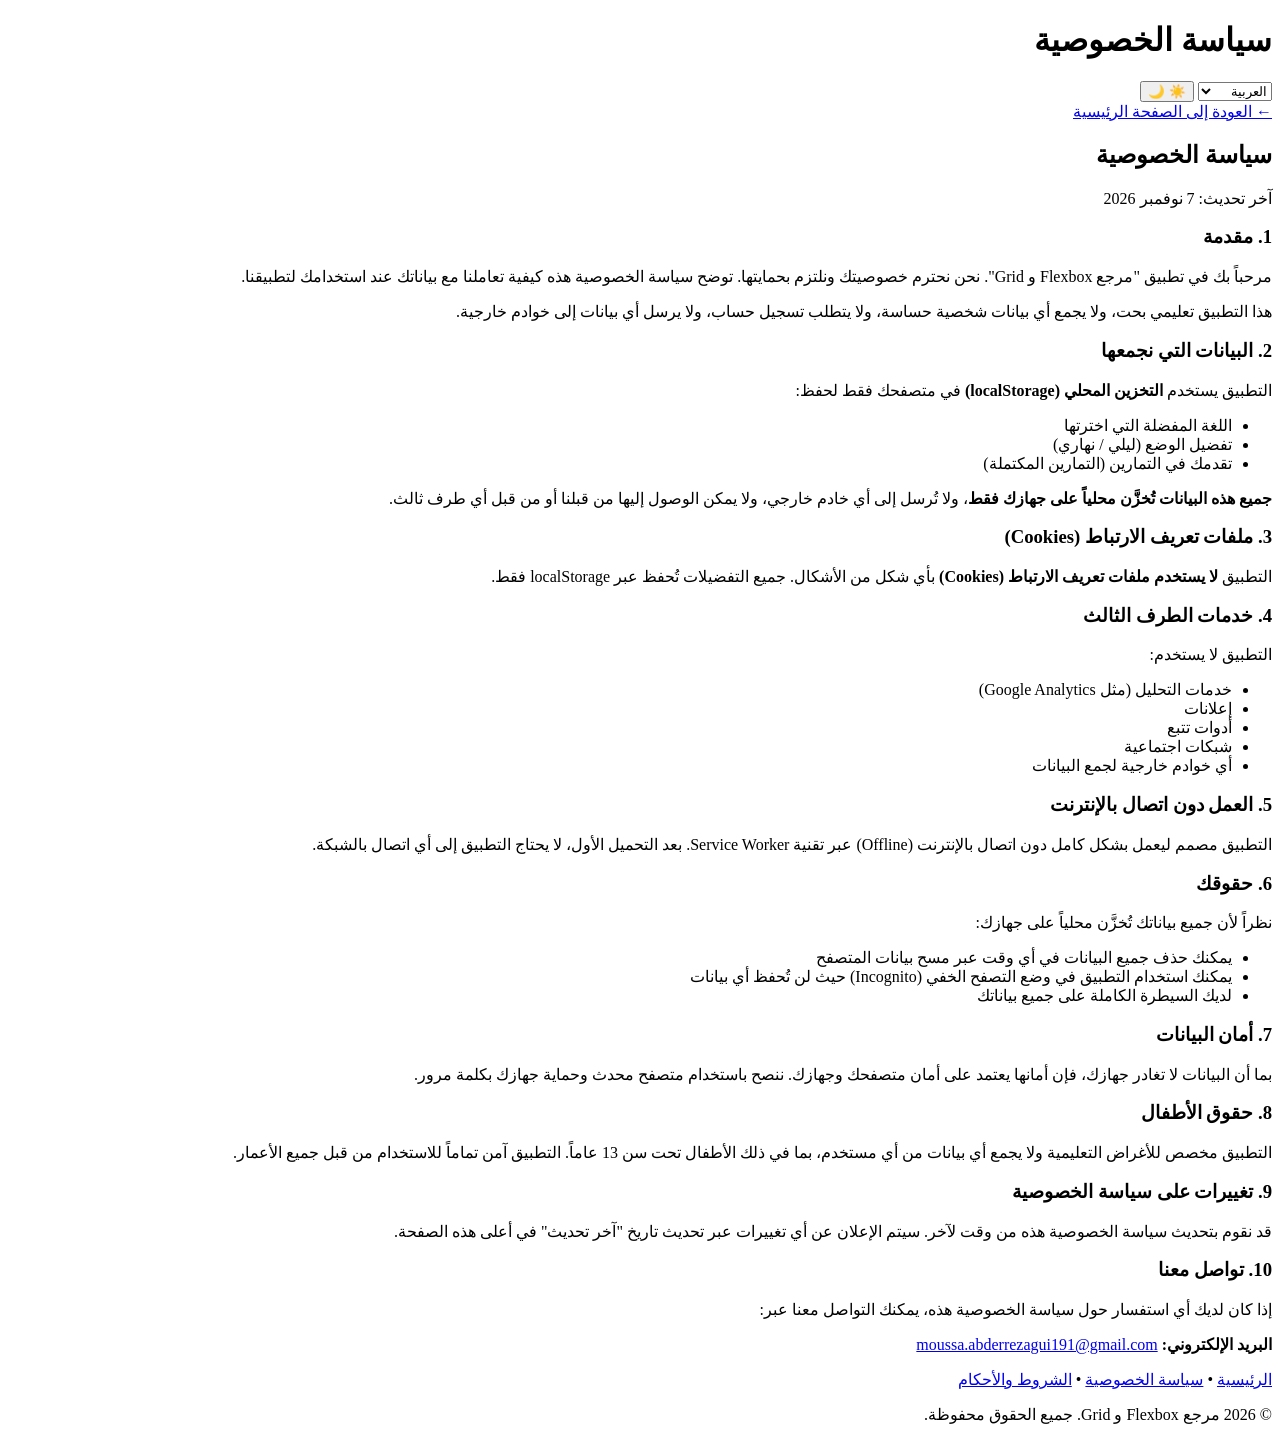
==== privacy.html @ 74f7f685 "Add files via upload" ====
<!DOCTYPE html>
<html lang="ar" dir="rtl">
<head>
  <meta charset="UTF-8">
  
  <!-- ✅ الكود السحري لمنع الوميض الأبيض -->
  <script>
    (function() {
      try {
        var isDark = localStorage.getItem('darkMode');
        if (isDark === 'true' || (isDark === null && window.matchMedia && window.matchMedia('(prefers-color-scheme: dark)').matches)) {
          document.documentElement.classList.add('dark');
        }
      } catch (e) {}
    })();
  </script>

  <meta name="viewport" content="width=device-width, initial-scale=1">
  <meta name="theme-color" content="#111111">
  
  <!-- ✅ تحسينات SEO -->
  <title data-i18n="privacy_title">سياسة الخصوصية | مرجع Flexbox و Grid</title>
  <meta name="description" content="سياسة الخصوصية لتطبيق مرجع Flexbox و Grid. نحن لا نجمع بياناتك الشخصية، وجميع التفضيلات تُحفظ محلياً على جهازك فقط.">
  <meta name="robots" content="noindex, follow">
  <meta name="author" content="Moussa Abderrezagui">
  <link rel="canonical" href="https://yourdomain.com/privacy.html">
  
  <meta property="og:title" content="سياسة الخصوصية | مرجع Flexbox و Grid">
  <meta property="og:description" content="نحن نحترم خصوصيتك. جميع بياناتك تُحفظ محلياً على جهازك ولا تُرسل لأي خادم خارجي.">
  <meta property="og:image" content="https://yourdomain.com/pwa/icons/icon-512.jpg">
  <meta property="og:url" content="https://yourdomain.com/privacy.html">
  <meta property="og:type" content="website">

  <!-- PWA -->
  <link rel="manifest" href="pwa/manifest.json">
  
  <!-- ✅ الأيقونات بصيغة JPG -->
  <link rel="icon" type="image/jpeg" sizes="192x192" href="pwa/icons/icon-192.jpg">
  <link rel="apple-touch-icon" href="pwa/icons/icon-192.jpg">
  
  <!-- Stylesheet -->
  <link rel="stylesheet" href="css/style.css">
</head>
<body>

  <header class="app-header">
    <h1 data-i18n="privacy_title">سياسة الخصوصية</h1>
    <div class="header-controls">
      <select id="langSelector" class="lang-selector" aria-label="اختر اللغة">
        <option value="ar">العربية</option>
        <option value="en">English</option>
        <option value="fr">Français</option>
      </select>
      <button id="darkModeToggle" class="dark-toggle" aria-label="تبديل الوضع الليلي">
        <span class="icon-light">☀️</span>
        <span class="icon-dark">🌙</span>
      </button>
    </div>
  </header>

  <div class="panel legal-content">
    <a href="index.html" class="back-link" data-i18n="back_to_home">← العودة إلى الصفحة الرئيسية</a>
    
    <h2 data-i18n="privacy_h1">سياسة الخصوصية</h2>
    <p class="last-updated" data-i18n="privacy_updated">آخر تحديث: 7 نوفمبر 2026</p>
    
    <section>
      <h3 data-i18n="privacy_s1_title">1. مقدمة</h3>
      <p data-i18n="privacy_s1_p1">مرحباً بك في تطبيق "مرجع Flexbox و Grid". نحن نحترم خصوصيتك ونلتزم بحمايتها. توضح سياسة الخصوصية هذه كيفية تعاملنا مع بياناتك عند استخدامك لتطبيقنا.</p>
      <p data-i18n="privacy_s1_p2">هذا التطبيق تعليمي بحت، ولا يجمع أي بيانات شخصية حساسة، ولا يتطلب تسجيل حساب، ولا يرسل أي بيانات إلى خوادم خارجية.</p>
    </section>
    
    <section>
      <h3 data-i18n="privacy_s2_title">2. البيانات التي نجمعها</h3>
      <p data-i18n="privacy_s2_p1">التطبيق يستخدم <strong>التخزين المحلي (localStorage)</strong> في متصفحك فقط لحفظ:</p>
      <ul>
        <li data-i18n="privacy_s2_li1">اللغة المفضلة التي اخترتها</li>
        <li data-i18n="privacy_s2_li2">تفضيل الوضع (ليلي / نهاري)</li>
        <li data-i18n="privacy_s2_li3">تقدمك في التمارين (التمارين المكتملة)</li>
      </ul>
      <p data-i18n="privacy_s2_p2"><strong>جميع هذه البيانات تُخزَّن محلياً على جهازك فقط</strong>، ولا تُرسل إلى أي خادم خارجي، ولا يمكن الوصول إليها من قبلنا أو من قبل أي طرف ثالث.</p>
    </section>
    
    <section>
      <h3 data-i18n="privacy_s3_title">3. ملفات تعريف الارتباط (Cookies)</h3>
      <p data-i18n="privacy_s3_p1">التطبيق <strong>لا يستخدم ملفات تعريف الارتباط (Cookies)</strong> بأي شكل من الأشكال. جميع التفضيلات تُحفظ عبر localStorage فقط.</p>
    </section>
    
    <section>
      <h3 data-i18n="privacy_s4_title">4. خدمات الطرف الثالث</h3>
      <p data-i18n="privacy_s4_p1">التطبيق لا يستخدم:</p>
      <ul>
        <li data-i18n="privacy_s4_li1">خدمات التحليل (مثل Google Analytics)</li>
        <li data-i18n="privacy_s4_li2">إعلانات</li>
        <li data-i18n="privacy_s4_li3">أدوات تتبع</li>
        <li data-i18n="privacy_s4_li4">شبكات اجتماعية</li>
        <li data-i18n="privacy_s4_li5">أي خوادم خارجية لجمع البيانات</li>
      </ul>
    </section>
    
    <section>
      <h3 data-i18n="privacy_s5_title">5. العمل دون اتصال بالإنترنت</h3>
      <p data-i18n="privacy_s5_p1">التطبيق مصمم ليعمل بشكل كامل دون اتصال بالإنترنت (Offline) عبر تقنية Service Worker. بعد التحميل الأول، لا يحتاج التطبيق إلى أي اتصال بالشبكة.</p>
    </section>
    
    <section>
      <h3 data-i18n="privacy_s6_title">6. حقوقك</h3>
      <p data-i18n="privacy_s6_p1">نظراً لأن جميع بياناتك تُخزَّن محلياً على جهازك:</p>
      <ul>
        <li data-i18n="privacy_s6_li1">يمكنك حذف جميع البيانات في أي وقت عبر مسح بيانات المتصفح</li>
        <li data-i18n="privacy_s6_li2">يمكنك استخدام التطبيق في وضع التصفح الخفي (Incognito) حيث لن تُحفظ أي بيانات</li>
        <li data-i18n="privacy_s6_li3">لديك السيطرة الكاملة على جميع بياناتك</li>
      </ul>
    </section>
    
    <section>
      <h3 data-i18n="privacy_s7_title">7. أمان البيانات</h3>
      <p data-i18n="privacy_s7_p1">بما أن البيانات لا تغادر جهازك، فإن أمانها يعتمد على أمان متصفحك وجهازك. ننصح باستخدام متصفح محدث وحماية جهازك بكلمة مرور.</p>
    </section>
    
    <section>
      <h3 data-i18n="privacy_s8_title">8. حقوق الأطفال</h3>
      <p data-i18n="privacy_s8_p1">التطبيق مخصص للأغراض التعليمية ولا يجمع أي بيانات من أي مستخدم، بما في ذلك الأطفال تحت سن 13 عاماً. التطبيق آمن تماماً للاستخدام من قبل جميع الأعمار.</p>
    </section>
    
    <section>
      <h3 data-i18n="privacy_s9_title">9. تغييرات على سياسة الخصوصية</h3>
      <p data-i18n="privacy_s9_p1">قد نقوم بتحديث سياسة الخصوصية هذه من وقت لآخر. سيتم الإعلان عن أي تغييرات عبر تحديث تاريخ "آخر تحديث" في أعلى هذه الصفحة.</p>
    </section>
    
    <section>
      <h3 data-i18n="privacy_s10_title">10. تواصل معنا</h3>
      <p data-i18n="privacy_s10_p1">إذا كان لديك أي استفسار حول سياسة الخصوصية هذه، يمكنك التواصل معنا عبر:</p>
      <p><strong data-i18n="privacy_email_label">البريد الإلكتروني:</strong> <a href="mailto:moussa.abderrezagui191@gmail.com">moussa.abderrezagui191@gmail.com</a></p>
    </section>
  </div>

  <footer class="app-footer">
    <a href="index.html" data-i18n="footer_home">الرئيسية</a>
    <span class="separator">•</span>
    <a href="privacy.html" data-i18n="footer_privacy">سياسة الخصوصية</a>
    <span class="separator">•</span>
    <a href="terms.html" data-i18n="footer_terms">الشروط والأحكام</a>
    <p class="copyright" data-i18n="footer_copyright">© 2026 مرجع Flexbox و Grid. جميع الحقوق محفوظة.</p>
  </footer>

  <script src="js/theme.js"></script>
  <script src="js/i18n.js"></script>
  <script src="js/pwa.js"></script>
</body>
</html>
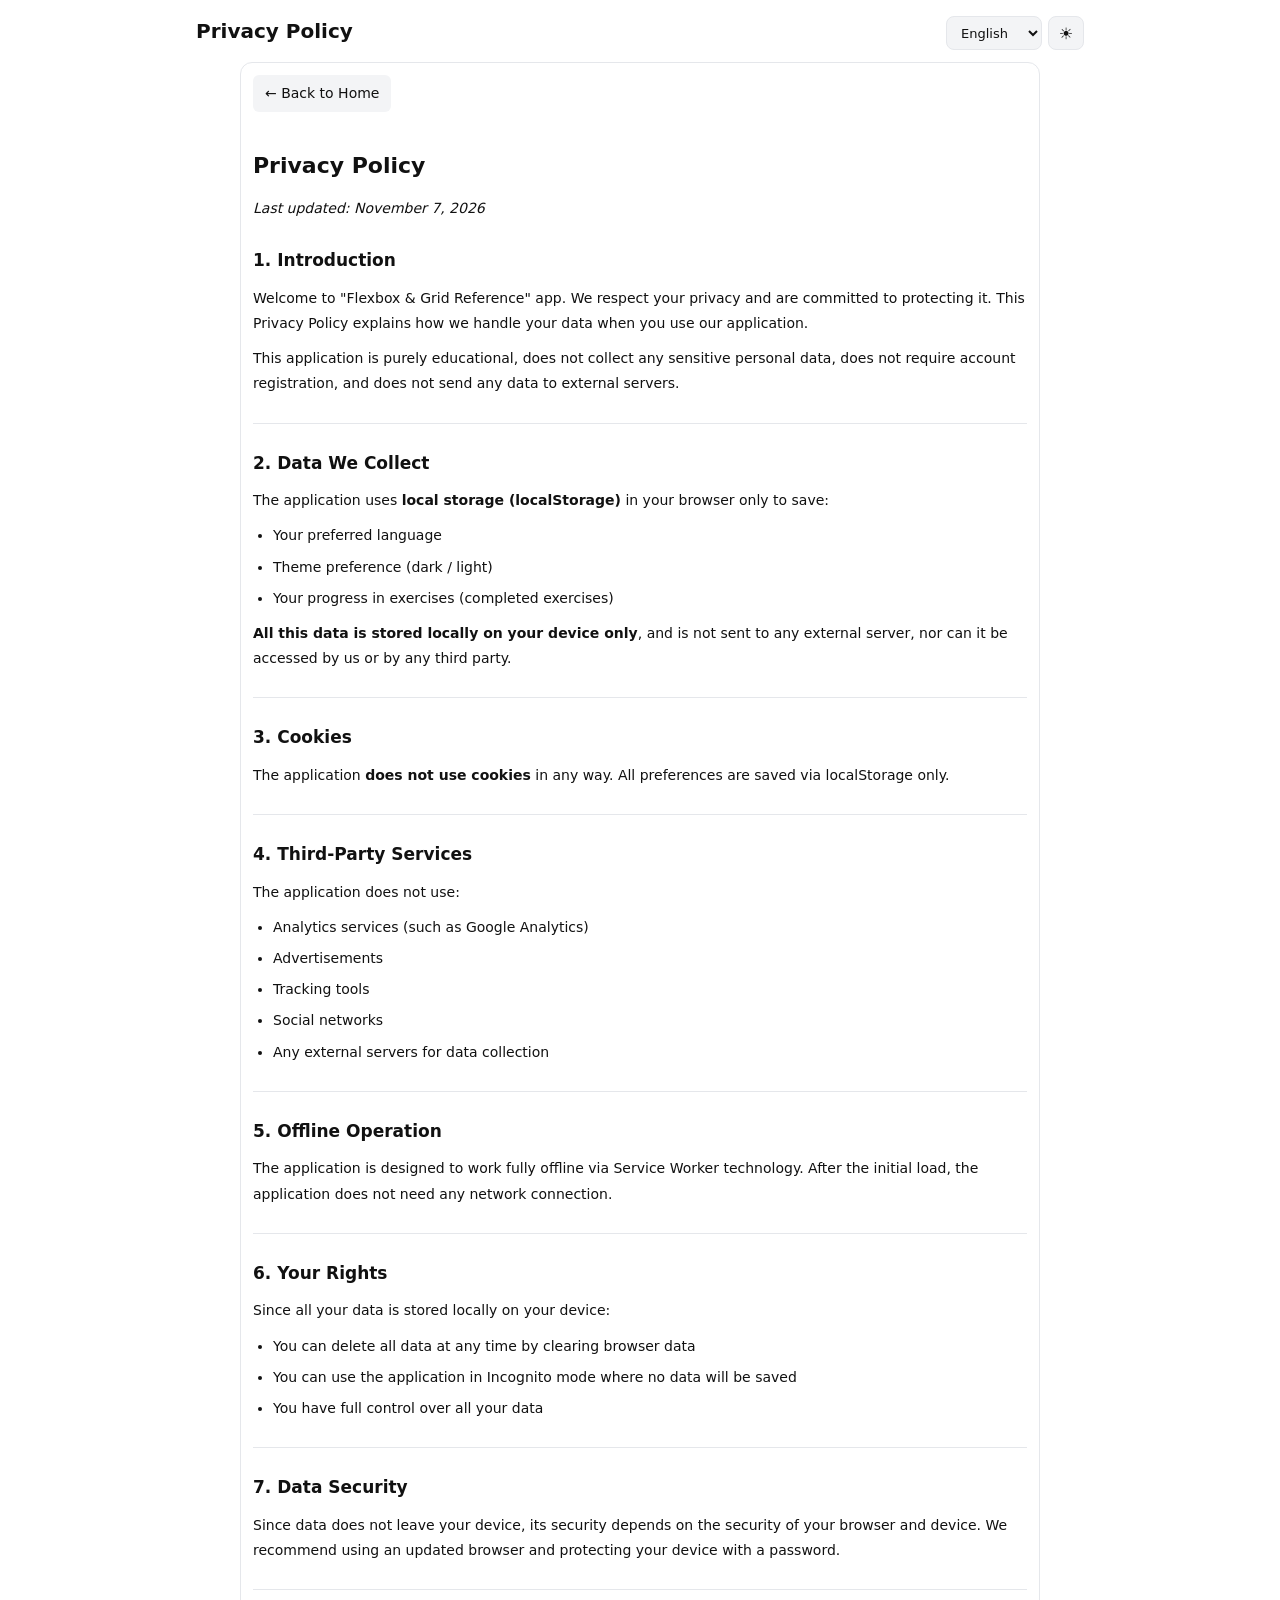
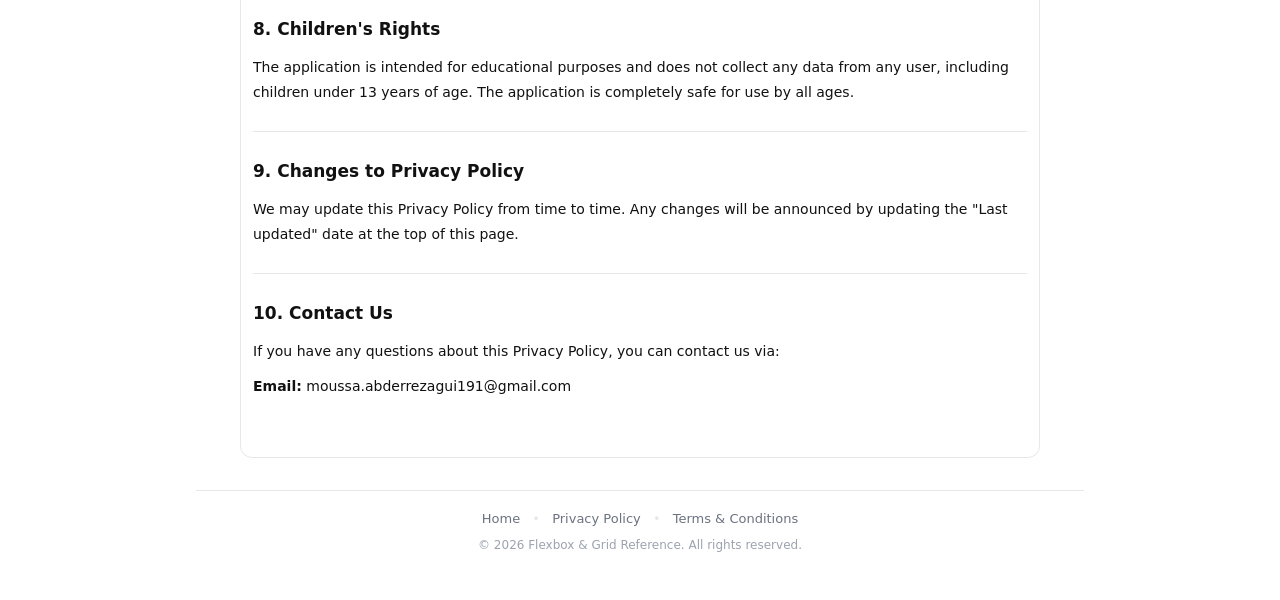
==== commit d59e8967: "Update privacy.html" ====
--- a/privacy.html
+++ b/privacy.html
@@ -31,12 +31,9 @@
   <meta property="og:url" content="https://yourdomain.com/privacy.html">
   <meta property="og:type" content="website">
 
-  <!-- PWA -->
-  <link rel="manifest" href="pwa/manifest.json">
-  
-  <!-- ✅ الأيقونات بصيغة JPG -->
-  <link rel="icon" type="image/jpeg" sizes="192x192" href="pwa/icons/icon-192.jpg">
-  <link rel="apple-touch-icon" href="pwa/icons/icon-192.jpg">
+ <link rel="manifest" href="manifest.json">
+<link rel="icon" type="image/jpeg" sizes="192x192" href="icons/icon-192.jpg">
+<link rel="apple-touch-icon" href="icons/icon-192.jpg">
   
   <!-- Stylesheet -->
   <link rel="stylesheet" href="css/style.css">
--- a/css/style.css
+++ b/css/style.css
@@ -0,0 +1,936 @@
+:root {
+  --bg: #fff;
+  --txt: #111;
+  --muted: #f3f4f6;
+  --border: #e5e7eb;
+  --sec: #6b7280;
+  --ter: #9ca3af;
+
+  --primary: #111;
+  --primary-text: #fff;
+
+  --success: #16a34a;
+  --success-bg: rgba(22, 163, 74, .1);
+
+  --danger: #dc2626;
+  --danger-bg: rgba(220, 38, 38, .1);
+
+  --note-bg: rgba(59, 130, 246, .1);
+  --note-border: #3b82f6;
+  --note-text: var(--txt);
+
+  --shadow-sm: 0 1px 2px rgba(0, 0, 0, .12);
+  --shadow-md: 0 8px 24px rgba(0, 0, 0, .08);
+
+  --radius-sm: 6px;
+  --radius-md: 8px;
+  --radius-lg: 10px;
+  --radius-xl: 12px;
+
+  --header-gap: 10px;
+  --sidebar-width: 280px;
+
+  color-scheme: light;
+}
+
+html.dark, body.dark {
+  --bg: #111;
+  --txt: #eee;
+  --muted: #1f2937;
+  --border: #374151;
+  --sec: #9ca3af;
+  --ter: #6b7280;
+
+  --primary: #eee;
+  --primary-text: #111;
+
+  --success: #22c55e;
+  --success-bg: rgba(34, 197, 94, .13);
+
+  --danger: #f87171;
+  --danger-bg: rgba(248, 113, 113, .13);
+
+  --note-bg: rgba(59, 130, 246, .16);
+  --note-border: #60a5fa;
+  --note-text: var(--txt);
+
+  --shadow-sm: 0 1px 2px rgba(0, 0, 0, .35);
+  --shadow-md: 0 8px 24px rgba(0, 0, 0, .28);
+
+  color-scheme: dark;
+}
+
+* {
+  box-sizing: border-box;
+}
+
+html {
+  min-height: 100%;
+  background: var(--bg);
+}
+
+body {
+  font-family: system-ui, -apple-system, "Segoe UI", Tahoma, Arial, sans-serif;
+  background: var(--bg);
+  color: var(--txt);
+  margin: 0;
+  padding: 16px;
+  max-width: 920px;
+  margin-inline: auto;
+  min-height: 100vh;
+  transition: background-color .25s ease, color .25s ease;
+}
+
+body[dir="rtl"] {
+  text-align: right;
+}
+
+body[dir="ltr"] {
+  text-align: left;
+}
+
+button,
+select,
+input {
+  font: inherit;
+}
+
+button {
+  -webkit-tap-highlight-color: transparent;
+}
+
+button:focus-visible,
+select:focus-visible,
+input:focus-visible {
+  outline: 2px solid #3b82f6;
+  outline-offset: 2px;
+}
+
+.app-header {
+  display: flex;
+  align-items: flex-start;
+  justify-content: space-between;
+  gap: var(--header-gap);
+  margin-bottom: 12px;
+}
+
+h1 {
+  font-size: 20px;
+  font-weight: 700;
+  margin: 0;
+  line-height: 1.5;
+}
+
+.header-controls {
+  display: flex;
+  align-items: center;
+  gap: 6px;
+  flex-shrink: 0;
+}
+
+.lang-selector {
+  border: 1px solid var(--border);
+  background: var(--muted);
+  color: var(--txt);
+  border-radius: var(--radius-md);
+  padding: 6px 10px;
+  font-size: 13px;
+  cursor: pointer;
+  min-height: 34px;
+  transition: background-color .25s ease, color .25s ease, border-color .25s ease;
+}
+
+.dark-toggle {
+  border: 1px solid var(--border);
+  background: var(--muted);
+  color: var(--txt);
+  border-radius: var(--radius-md);
+  width: 36px;
+  height: 34px;
+  display: inline-flex;
+  align-items: center;
+  justify-content: center;
+  cursor: pointer;
+  padding: 0;
+  transition: background-color .25s ease, color .25s ease, border-color .25s ease, transform .2s ease;
+}
+
+.dark-toggle:hover {
+  transform: translateY(-1px);
+}
+
+.dark-toggle .icon-dark {
+  display: none;
+}
+
+body.dark .dark-toggle .icon-light {
+  display: none;
+}
+
+body.dark .dark-toggle .icon-dark {
+  display: inline;
+}
+
+.seg {
+  display: flex;
+  gap: 4px;
+  background: var(--muted);
+  border-radius: var(--radius-lg);
+  padding: 4px;
+  margin-bottom: 12px;
+  flex-wrap: wrap;
+  transition: background-color .25s ease;
+}
+
+.seg button {
+  flex: 1;
+  min-width: 100px;
+  border: 0;
+  background: transparent;
+  color: var(--sec);
+  padding: 8px 4px;
+  border-radius: var(--radius-md);
+  cursor: pointer;
+  font-size: 14px;
+  transition: background-color .2s ease, color .2s ease, box-shadow .2s ease;
+}
+
+.seg button.on {
+  background: var(--bg);
+  color: var(--txt);
+  font-weight: 600;
+  box-shadow: var(--shadow-sm);
+}
+
+.panel {
+  border: 1px solid var(--border);
+  border-radius: var(--radius-xl);
+  padding: 12px;
+  background: transparent;
+  transition: border-color .25s ease, background-color .25s ease;
+}
+
+.lbl {
+  font-size: 12px;
+  color: var(--ter);
+  margin: 10px 0 4px;
+}
+
+.lbl:first-child {
+  margin-top: 0;
+}
+
+.opts {
+  display: flex;
+  flex-wrap: wrap;
+  gap: 4px;
+}
+
+.opts button {
+  border: 1px solid var(--border);
+  background: transparent;
+  color: var(--sec);
+  border-radius: var(--radius-sm);
+  padding: 4px 8px;
+  font-size: 12px;
+  cursor: pointer;
+  font-family: ui-monospace, Consolas, monospace;
+  direction: ltr;
+  unicode-bidi: isolate;
+  transition: background-color .2s ease, color .2s ease, border-color .2s ease;
+}
+
+.opts button.on {
+  border-color: var(--txt);
+  color: var(--txt);
+  font-weight: 600;
+  background: var(--muted);
+}
+
+input[type="range"] {
+  width: 100%;
+  accent-color: var(--txt);
+  margin: 2px 0;
+}
+
+.stage {
+  border: 1px dashed var(--ter);
+  border-radius: var(--radius-lg);
+  padding: 8px;
+  min-height: 190px;
+  overflow: hidden;
+  direction: ltr;
+  background: transparent;
+  transition: border-color .25s ease, background-color .25s ease;
+}
+
+.stage.sm {
+  min-height: 140px;
+}
+
+.box {
+  border-radius: var(--radius-sm);
+  display: flex;
+  align-items: center;
+  justify-content: center;
+  font-size: 13px;
+  font-weight: 600;
+  min-width: 36px;
+  min-height: 36px;
+  transition: all .25s ease;
+  border: 1px solid;
+  color: inherit;
+  direction: ltr;
+  unicode-bidi: isolate;
+}
+
+pre {
+  background: var(--muted);
+  color: var(--txt);
+  border-radius: var(--radius-lg);
+  padding: 12px;
+  font-family: ui-monospace, Consolas, monospace;
+  font-size: 12px;
+  line-height: 1.7;
+  direction: ltr;
+  text-align: left;
+  overflow-x: auto;
+  margin: 12px 0;
+  white-space: pre-wrap;
+  transition: background-color .25s ease, color .25s ease;
+}
+
+.cap {
+  font-size: 12px;
+  color: var(--ter);
+  margin-bottom: 6px;
+  display: flex;
+  justify-content: space-between;
+  gap: 8px;
+}
+
+.qopt {
+  display: block;
+  width: 100%;
+  text-align: start;
+  border: 1px solid var(--border);
+  background: transparent;
+  border-radius: var(--radius-lg);
+  padding: 10px 12px;
+  margin-top: 8px;
+  cursor: pointer;
+  font-size: 15px;
+  color: var(--txt);
+  transition: background-color .2s ease, border-color .2s ease, color .2s ease;
+}
+
+.qopt:hover:not(:disabled) {
+  background: var(--muted);
+}
+
+.qopt:disabled {
+  cursor: default;
+}
+
+.qopt.ok {
+  border-color: var(--success);
+  background: var(--success-bg);
+}
+
+.qopt.bad {
+  border-color: var(--danger);
+  background: var(--danger-bg);
+}
+
+.expl {
+  font-size: 13px;
+  margin-top: 10px;
+  padding: 10px 12px;
+  border-radius: var(--radius-lg);
+  background: var(--muted);
+  color: var(--txt);
+  display: none;
+  line-height: 1.8;
+}
+
+.pbtn {
+  border: 0;
+  background: var(--primary);
+  color: var(--primary-text);
+  border-radius: var(--radius-md);
+  padding: 8px 20px;
+  font-size: 14px;
+  cursor: pointer;
+  margin-top: 12px;
+  transition: background-color .25s ease, color .25s ease, opacity .2s ease, transform .2s ease;
+}
+
+.pbtn:hover:not(:disabled) {
+  transform: translateY(-1px);
+}
+
+.pbtn:disabled {
+  opacity: .35;
+  cursor: default;
+}
+
+.pbtn.ghost {
+  background: transparent;
+  border: 1px solid var(--border);
+  color: var(--txt);
+}
+
+.grid2 {
+  display: grid;
+  gap: 12px;
+  grid-template-columns: var(--sidebar-width) minmax(0, 1fr);
+  transition: grid-template-columns .4s ease;
+  align-items: start;
+}
+
+.grid2.sidebar-hidden {
+  grid-template-columns: 0 minmax(0, 1fr);
+}
+
+.side {
+  transition:
+    opacity .3s ease,
+    transform .3s ease,
+    padding .3s ease,
+    border-color .3s ease,
+    max-height .35s ease,
+    margin .35s ease;
+  overflow: hidden;
+  min-width: 0;
+}
+
+.side.hidden {
+  opacity: 0;
+  pointer-events: none;
+  transform: translateX(18px);
+  padding: 0;
+  border-color: transparent;
+}
+
+html[dir="ltr"] .side.hidden,
+body[dir="ltr"] .side.hidden {
+  transform: translateX(-18px);
+}
+
+.toggle-sidebar-btn {
+  margin-bottom: 8px;
+  background: var(--muted);
+  border: 1px solid var(--border);
+  color: var(--txt);
+  padding: 6px 12px;
+  border-radius: var(--radius-md);
+  cursor: pointer;
+  font-size: 13px;
+  display: inline-flex;
+  align-items: center;
+  gap: 6px;
+  transition: background-color .25s ease, color .25s ease, border-color .25s ease;
+}
+
+.side button {
+  display: block;
+  width: 100%;
+  text-align: start;
+  border: 0;
+  background: transparent;
+  border-radius: var(--radius-md);
+  padding: 8px 10px;
+  cursor: pointer;
+  font-size: 13px;
+  color: var(--sec);
+  transition: background-color .2s ease, color .2s ease;
+}
+
+.side button:hover {
+  background: var(--muted);
+  color: var(--txt);
+}
+
+.side button.on {
+  background: var(--muted);
+  color: var(--txt);
+  font-weight: 600;
+}
+
+.side .grp {
+  font-size: 11px;
+  color: var(--ter);
+  margin: 10px 6px 4px;
+  font-weight: 600;
+}
+
+.lesson {
+  min-width: 0;
+}
+
+.lesson h2 {
+  font-size: 17px;
+  margin: 4px 0 8px;
+  line-height: 1.6;
+}
+
+.lesson h3 {
+  font-size: 15px;
+  margin: 16px 0 8px;
+  line-height: 1.6;
+}
+
+.lesson p {
+  font-size: 14px;
+  line-height: 1.9;
+  color: var(--txt);
+  margin: 8px 0;
+}
+
+.lesson ul,
+.lesson ol {
+  font-size: 14px;
+  line-height: 1.9;
+  padding-inline-start: 24px;
+  margin: 8px 0;
+}
+
+.lesson li {
+  margin: 4px 0;
+}
+
+.lesson .note {
+  font-size: 13px;
+  color: var(--note-text);
+  background: var(--note-bg);
+  border-inline-start: 3px solid var(--note-border);
+  border-radius: var(--radius-md);
+  padding: 8px 12px;
+  margin-top: 12px;
+  line-height: 1.8;
+}
+
+table.vals {
+  width: 100%;
+  border-collapse: collapse;
+  font-size: 13px;
+  margin: 8px 0;
+}
+
+table.vals td,
+table.vals th {
+  border: 1px solid var(--border);
+  padding: 6px 10px;
+  text-align: start;
+  vertical-align: top;
+}
+
+table.vals th {
+  background: var(--muted);
+  font-weight: 600;
+}
+
+table.vals code {
+  font-family: ui-monospace, Consolas, monospace;
+  direction: ltr;
+  unicode-bidi: isolate;
+}
+
+code {
+  font-family: ui-monospace, Consolas, monospace;
+  background: var(--muted);
+  color: var(--txt);
+  border-radius: 4px;
+  padding: 1px 5px;
+  font-size: .92em;
+  direction: ltr;
+  unicode-bidi: isolate;
+}
+
+.chips {
+  display: flex;
+  flex-wrap: wrap;
+  gap: 4px;
+  margin-bottom: 12px;
+}
+
+.chips button {
+  border: 1px solid var(--border);
+  background: transparent;
+  color: var(--sec);
+  border-radius: var(--radius-sm);
+  padding: 5px 10px;
+  font-size: 12px;
+  cursor: pointer;
+  transition: background-color .2s ease, color .2s ease, border-color .2s ease;
+}
+
+.chips button.done {
+  border-color: var(--success);
+  color: var(--success);
+}
+
+.chips button.on {
+  border-color: var(--txt);
+  color: var(--txt);
+  font-weight: 600;
+  background: var(--muted);
+}
+
+.score {
+  font-size: 32px;
+  font-weight: 600;
+}
+
+.msg {
+  font-size: 14px;
+  margin-top: 10px;
+  padding: 10px 12px;
+  border-radius: var(--radius-lg);
+  display: none;
+  line-height: 1.7;
+}
+
+.msg.ok {
+  display: block;
+  background: var(--success-bg);
+  color: var(--success);
+}
+
+.msg.no {
+  display: block;
+  background: var(--danger-bg);
+  color: var(--danger);
+}
+
+#appGoalWelcome {
+  padding: 4px;
+}
+
+#appGoalWelcome h2 {
+  margin-top: 0;
+}
+
+#codeOut {
+  min-height: 80px;
+}
+
+.install-app-btn {
+  border: 1px solid var(--border);
+  background: var(--muted);
+  color: var(--txt);
+  border-radius: var(--radius-md);
+  padding: 6px 12px;
+  font-size: 13px;
+  cursor: pointer;
+  display: none;
+  align-items: center;
+  gap: 6px;
+  min-height: 34px;
+  transition: background-color .25s ease, color .25s ease, border-color .25s ease;
+}
+
+.install-app-btn.show {
+  display: inline-flex;
+}
+
+.app-toast {
+  position: fixed;
+  inset-inline: 16px;
+  bottom: 16px;
+  margin-inline: auto;
+  max-width: 420px;
+  background: var(--txt);
+  color: var(--bg);
+  border-radius: var(--radius-lg);
+  padding: 10px 14px;
+  font-size: 13px;
+  line-height: 1.7;
+  box-shadow: var(--shadow-md);
+  z-index: 9999;
+  opacity: 0;
+  transform: translateY(12px);
+  pointer-events: none;
+  transition: opacity .25s ease, transform .25s ease;
+}
+
+.app-toast.show {
+  opacity: 1;
+  transform: translateY(0);
+}
+
+.loading-lang {
+  opacity: .65;
+  pointer-events: none;
+}
+
+[dir="ltr"] .opts,
+[dir="ltr"] .chips,
+[dir="ltr"] .seg {
+  direction: ltr;
+}
+
+[dir="rtl"] .opts,
+[dir="rtl"] .chips,
+[dir="rtl"] .seg {
+  direction: rtl;
+}
+
+[dir="rtl"] .opts button,
+[dir="rtl"] code,
+[dir="rtl"] pre,
+[dir="rtl"] .stage {
+  direction: ltr;
+}
+
+@media (max-width: 760px) {
+  body {
+    padding: 12px;
+  }
+
+  .app-header {
+    align-items: stretch;
+    flex-direction: column;
+  }
+
+  .header-controls {
+    justify-content: flex-start;
+    flex-wrap: wrap;
+  }
+
+  h1 {
+    font-size: 18px;
+  }
+
+  .seg button {
+    min-width: calc(50% - 4px);
+    font-size: 13px;
+  }
+
+  .grid2 {
+    grid-template-columns: 1fr;
+  }
+
+  .grid2.sidebar-hidden {
+    grid-template-columns: 1fr;
+  }
+
+  .side {
+    max-height: 520px;
+  }
+
+  .side.hidden {
+    max-height: 0;
+    padding-top: 0;
+    padding-bottom: 0;
+    margin-top: 0;
+    margin-bottom: 0;
+    border-width: 0;
+    transform: translateY(-8px);
+  }
+
+  html[dir="ltr"] .side.hidden,
+  body[dir="ltr"] .side.hidden {
+    transform: translateY(-8px);
+  }
+
+  .stage {
+    min-height: 170px;
+  }
+
+  .stage.sm {
+    min-height: 135px;
+  }
+
+  table.vals {
+    display: block;
+    overflow-x: auto;
+    white-space: normal;
+  }
+}
+
+@media (max-width: 420px) {
+  body {
+    padding: 10px;
+  }
+
+  .seg {
+    gap: 3px;
+    padding: 3px;
+  }
+
+  .seg button {
+    min-width: calc(50% - 3px);
+    padding: 8px 3px;
+    font-size: 12px;
+  }
+
+  .panel {
+    padding: 10px;
+  }
+
+  .lang-selector {
+    font-size: 12px;
+    padding: 6px 8px;
+  }
+
+  .dark-toggle {
+    width: 34px;
+  }
+
+  .pbtn {
+    width: 100%;
+  }
+
+  .pbtn + .pbtn {
+    margin-top: 8px;
+  }
+
+  .opts button {
+    font-size: 11px;
+    padding: 4px 7px;
+  }
+
+  .box {
+    min-width: 32px;
+    min-height: 32px;
+    font-size: 12px;
+  }
+}
+
+@media (prefers-reduced-motion: reduce) {
+  *,
+  *::before,
+  *::after {
+    transition-duration: .01ms !important;
+    animation-duration: .01ms !important;
+    animation-iteration-count: 1 !important;
+    scroll-behavior: auto !important;
+  }
+}
+
+/* ============ Legal Pages ============ */
+.legal-content {
+  max-width: 800px;
+  margin: 0 auto;
+  line-height: 1.8;
+}
+
+.legal-content h2 {
+  font-size: 22px;
+  margin-bottom: 8px;
+  color: var(--txt);
+}
+
+.legal-content h3 {
+  font-size: 17px;
+  margin-top: 24px;
+  margin-bottom: 8px;
+  color: var(--accent);
+}
+
+.legal-content p {
+  font-size: 14px;
+  margin: 10px 0;
+  color: var(--txt);
+}
+
+.legal-content ul {
+  padding-inline-start: 20px;
+  margin: 10px 0;
+}
+
+.legal-content li {
+  font-size: 14px;
+  margin: 6px 0;
+  color: var(--txt);
+}
+
+.legal-content a {
+  color: var(--accent);
+  text-decoration: none;
+}
+
+.legal-content a:hover {
+  text-decoration: underline;
+}
+
+.legal-content section {
+  margin-bottom: 20px;
+  padding-bottom: 16px;
+  border-bottom: 1px solid var(--border);
+}
+
+.legal-content section:last-child {
+  border-bottom: none;
+}
+
+.last-updated {
+  font-size: 13px;
+  color: var(--sec);
+  font-style: italic;
+  margin-bottom: 20px;
+}
+
+.back-link {
+  display: inline-block;
+  margin-bottom: 16px;
+  color: var(--accent);
+  text-decoration: none;
+  font-size: 14px;
+  padding: 6px 12px;
+  border-radius: 6px;
+  background: var(--muted);
+  transition: all 0.2s ease;
+}
+
+.back-link:hover {
+  background: var(--border);
+  text-decoration: none;
+}
+
+/* ============ Footer ============ */
+.app-footer {
+  margin-top: 32px;
+  padding: 20px 16px;
+  text-align: center;
+  border-top: 1px solid var(--border);
+  font-size: 13px;
+  color: var(--sec);
+}
+
+.app-footer a {
+  color: var(--sec);
+  text-decoration: none;
+  margin: 0 8px;
+  transition: color 0.2s ease;
+}
+
+.app-footer a:hover {
+  color: var(--accent);
+}
+
+.app-footer .separator {
+  color: var(--border);
+}
+
+.app-footer .copyright {
+  margin-top: 12px;
+  font-size: 12px;
+  color: var(--ter);
+}
+
+@media (max-width: 640px) {
+  .app-footer {
+    font-size: 12px;
+  }
+  
+  .app-footer a {
+    display: inline-block;
+    margin: 4px 6px;
+  }
+  
+  .app-footer .separator {
+    display: none;
+  }
+}
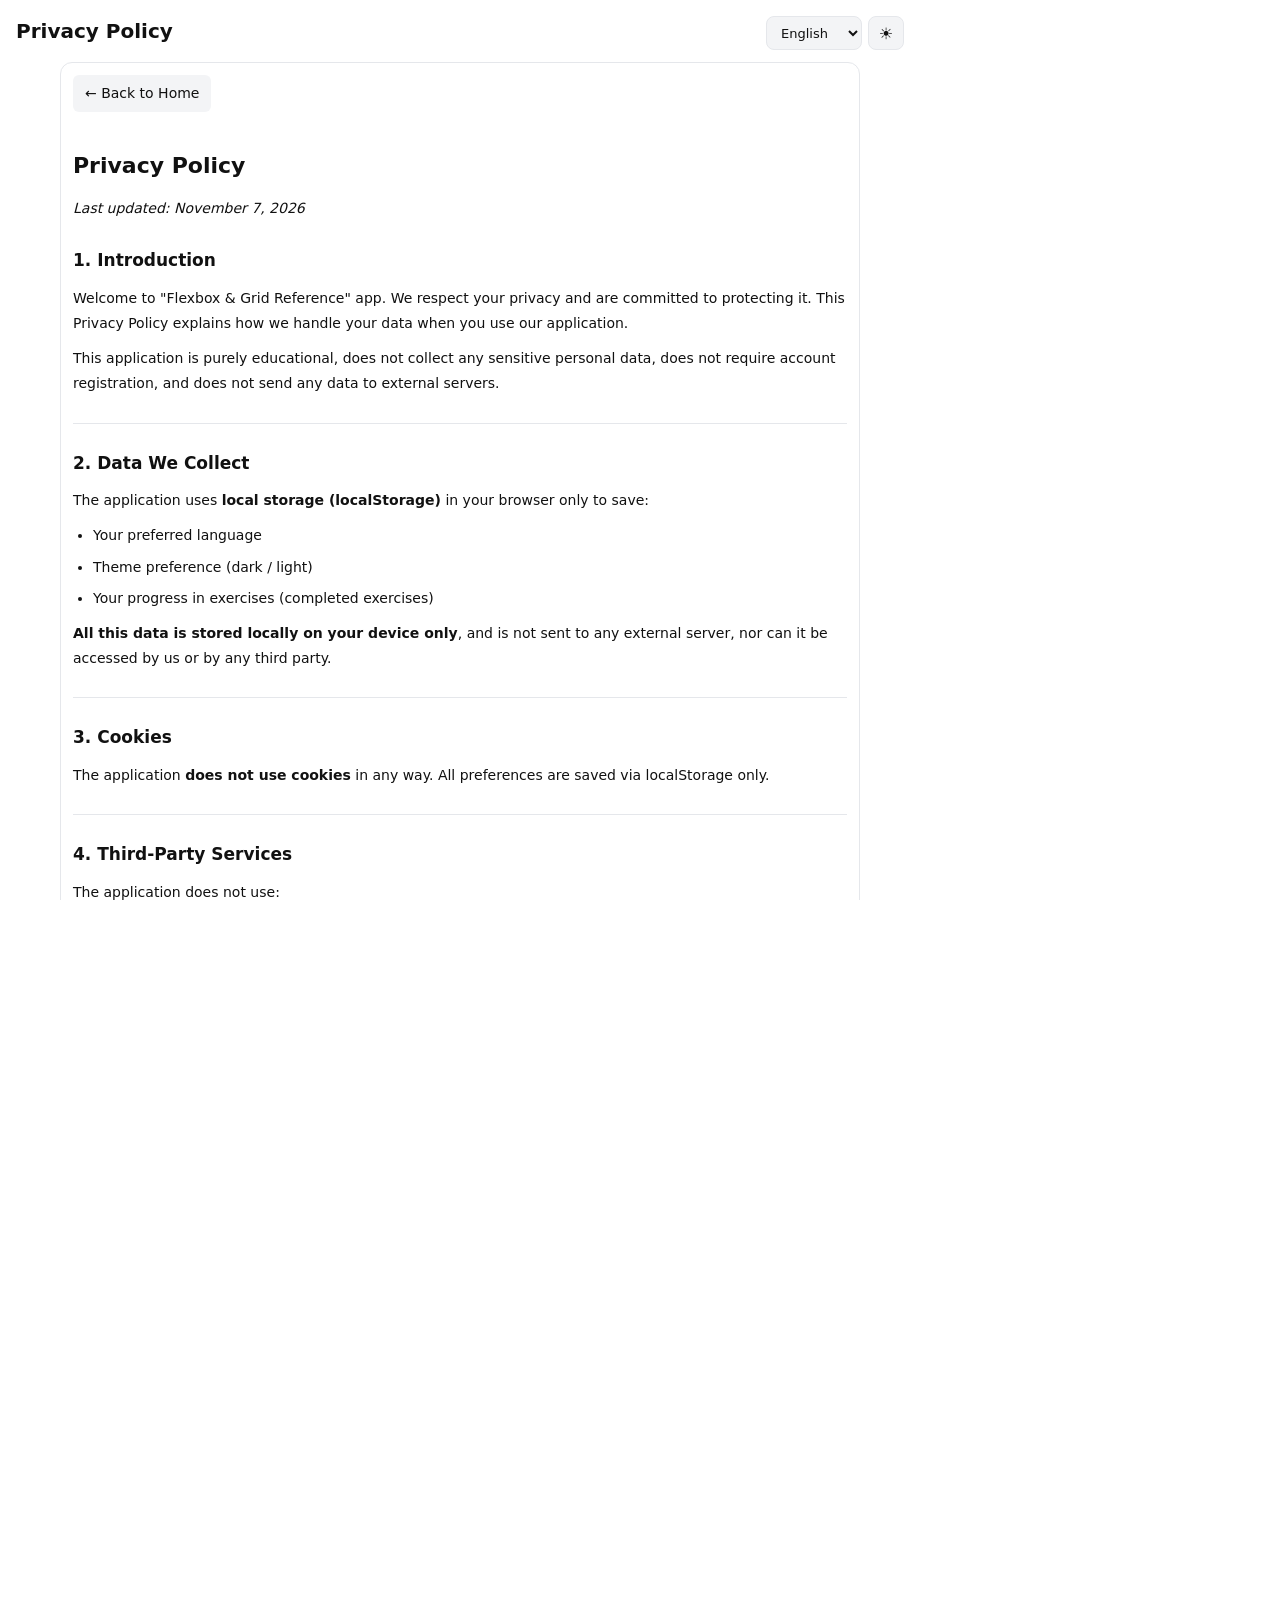
==== commit 7b95a2de: "Update privacy.html" ====
--- a/privacy.html
+++ b/privacy.html
@@ -142,6 +142,7 @@
   </footer>
 
   <script src="js/theme.js"></script>
+<script src="js/disable-pull-refresh.js"></script>
   <script src="js/i18n.js"></script>
   <script src="js/pwa.js"></script>
 </body>
--- a/css/style.css
+++ b/css/style.css
@@ -62,6 +62,20 @@
 
 * {
   box-sizing: border-box;
+}
+
+/* ============ منع السحب للتحديث (Pull-to-Refresh) ============ */
+html, body {
+  overscroll-behavior-y: contain;
+  overflow-x: hidden;
+}
+
+body {
+  position: fixed;
+  width: 100%;
+  height: 100%;
+  overflow-y: auto;
+  -webkit-overflow-scrolling: touch;
 }
 
 html {
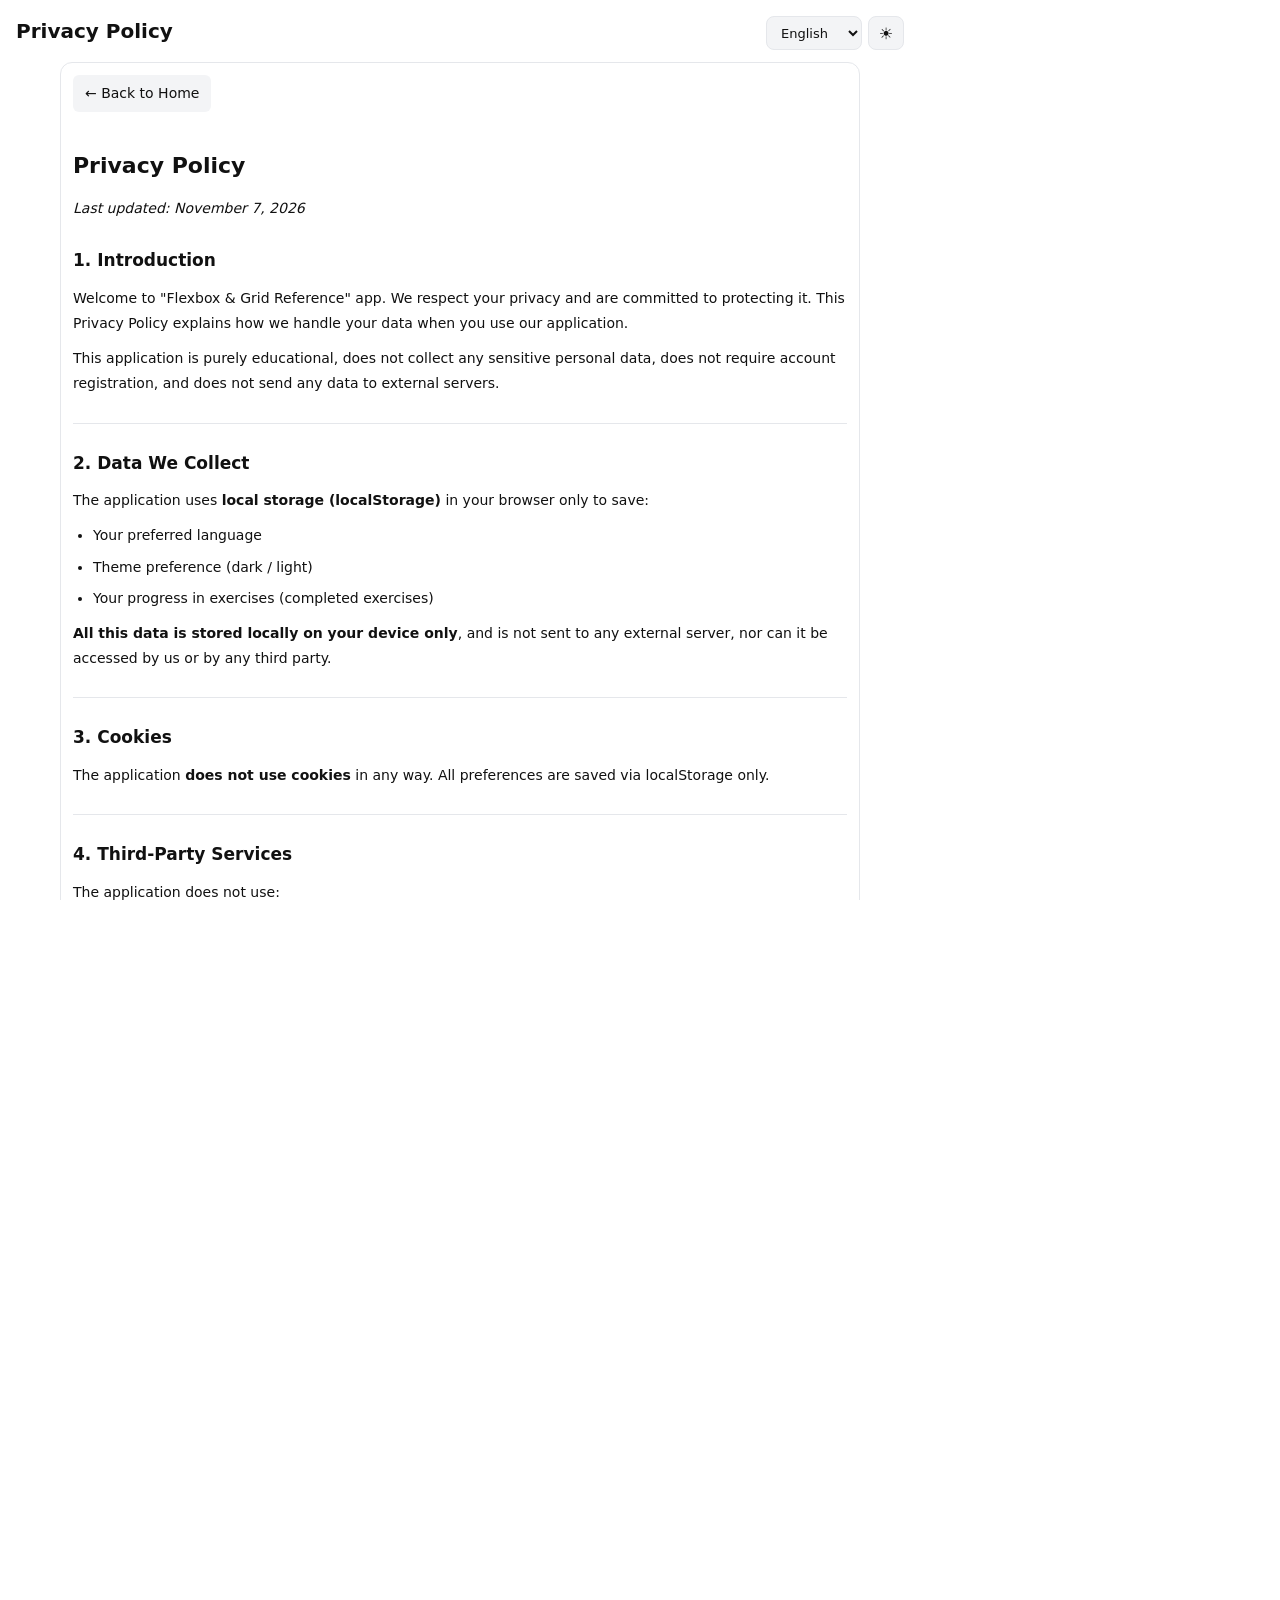
==== commit c837e019: "Update privacy.html" ====
--- a/privacy.html
+++ b/privacy.html
@@ -142,7 +142,6 @@
   </footer>
 
   <script src="js/theme.js"></script>
-<script src="js/disable-pull-refresh.js"></script>
   <script src="js/i18n.js"></script>
   <script src="js/pwa.js"></script>
 </body>
--- a/css/style.css
+++ b/css/style.css
@@ -414,7 +414,7 @@
     border-color .3s ease,
     max-height .35s ease,
     margin .35s ease;
-  overflow: hidden;
+  overflow: auto;
   min-width: 0;
 }
 
